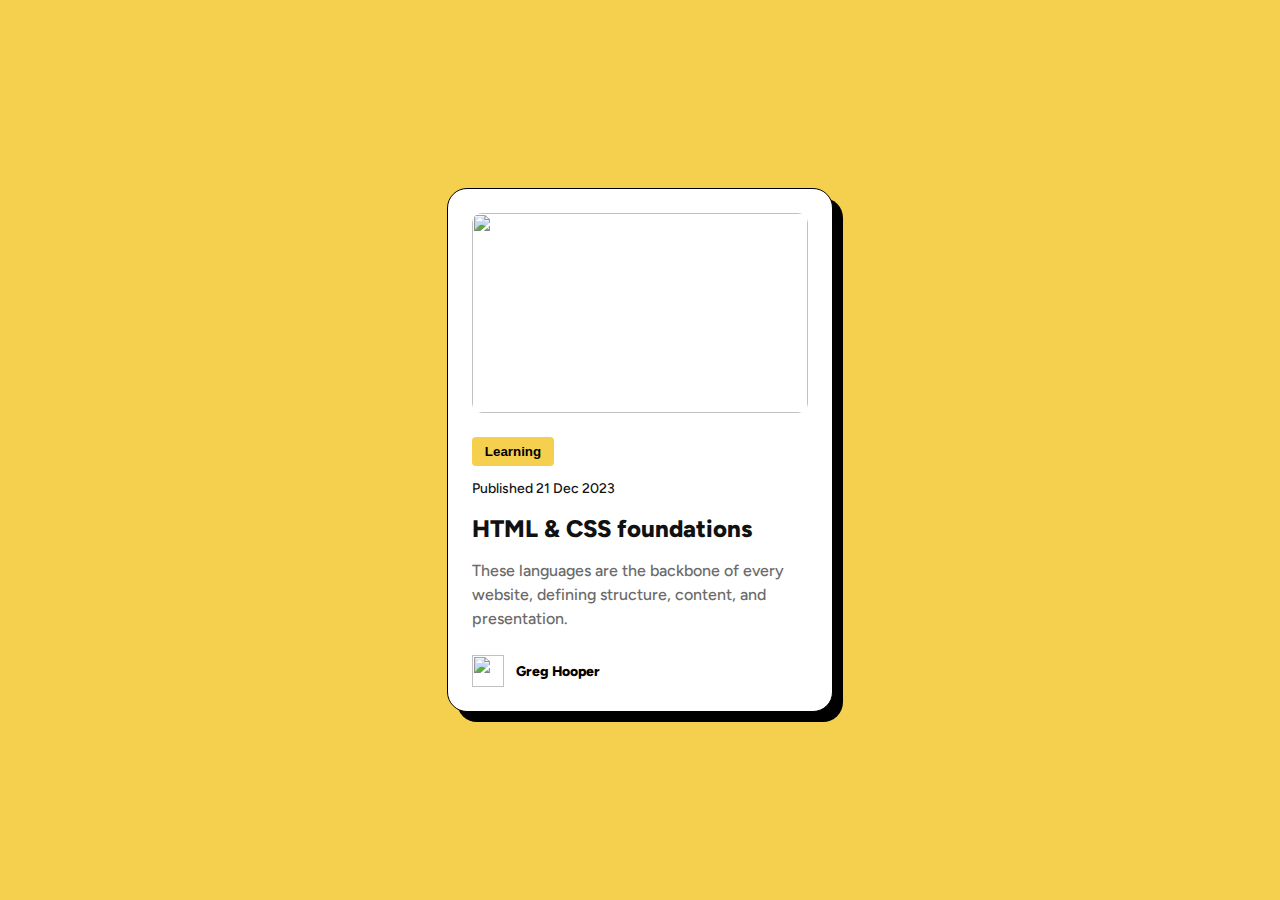
==== blogPreviewCard/index.html @ 93d939f6 "reorganized files to blogPreviewCard directory" ====
<!DOCTYPE html>
<html lang="en">
  <head>
    <meta charset="UTF-8">
    <meta name="viewport" content="width=device-width, initial-scale=1.0"> <!-- displays site properly based on user's device -->
    <title>Frontend Mentor | Blog preview card</title>
    <link rel="stylesheet" href="style.css">
    <link rel="preconnect" href="https://fonts.googleapis.com">
    <link rel="preconnect" href="https://fonts.gstatic.com" crossorigin>
    <link href="https://fonts.googleapis.com/css2?family=Figtree:ital,wght@0,300..900;1,300..900&display=swap" rel="stylesheet">
  </head>

  <body>
    <main>
      <div class="card">
        <img src="assetsmages/illustration-article.svg" alt="" class="blogImage">
        <div class="content">
          <button>Learning</button>
          <p class="publishDate">Published 21 Dec 2023</p>
          <p class="title">HTML & CSS foundations</p>
          <p class="description">These languages are the backbone of every website, defining structure, content, and presentation.</p>
        </div>
        <div class="author">
          <img src="assetsmages/image-avatar.webp" alt="" class="userPic">
          <p>Greg Hooper</p>
        </div>
      </div>
    </main>
  </body>
</html>
---- blogPreviewCard/style.css ----
/*----------------*/
/*third*/
/*----------------*/

*{
    margin: 0;
    padding: 0;
}

body{
    font-family: "Figtree", sans-serif;
    background-color: #F4D04E;
}

main{
    display: flex;
    height: 100vh;
    justify-content: center;
    align-items: center;
}

.card{
    height: 474px;
    width: 336px;
    border: 1px solid black;
    border-radius: 20px;
    background-color: #FFFFFF;
    padding: 24px;
    display: flex;
    flex-direction: column;
    gap: 24px;
    font-size: 0.875rem;
    box-shadow: 10px 10px;
}

.blogImage{
    border-radius: 10px;
    height: 200px;
    width: 336px;
}

.content{
    text-align: left;
    color: #111111;
}

button{
    height: 29px;
    width: 82px;
    margin-bottom: 12px;
    border: none;
    border-radius: 4px;
    font-weight: 800;
    background-color: #F4D04E;
    line-height: 14px;
}

.publishDate{
    font-weight: 500;
    margin-bottom: 12px;
    line-height: 21px;
}

.title{
    font-size: 1.5rem;
    font-weight: 800;
    margin-bottom: 12px;
    line-height: 36px;
}

.title:hover{
    color: #F4D04E;
    cursor: pointer;
}

.description{
    font-size: 1rem;
    font-weight: 500;
    color: #6B6B6B;
    line-height: 24px;
}

.author{
    display: flex;
    align-items: center;
    gap: 12px;
}

.author>p{
    font-weight: 800;
}

.userPic{
    height: 32px;
    width: 32px;
}

@media (max-width: 500px) {
    .card{
        height: 453px;
        width: 279px;
    }

    .blogImage{
        height: 200px;
        width: 279px;
        object-fit: cover;
        object-position: left;
    }
}






























/*----------------*/
/*first   */
/*----------------*/


/**{*/
/*    margin: 0;*/
/*}*/

/*body{*/
/*    font-family: "Figtree", sans-serif;*/
/*}*/

/*main{*/
/*    height: 100vh;*/
/*    width: 100%;*/
/*    display: flex;*/
/*    justify-content: center;*/
/*    align-items: center;*/
/*    background-color: #F4D04E;*/
/*}*/

/*.card{*/
/*    border: 1px solid black;*/
/*    height: 522px;*/
/*    width: 384px;*/
/*    display: flex;*/
/*    flex-direction: column;*/
/*    font-size: 0.875rem;*/
/*    border-radius: 20px;*/
/*    background-color: #FFFFFF;*/
/*    box-shadow: 10px 10px;*/
/*}*/

/*.blogImage{*/
/*    height: 200px;*/
/*    width: 336px;*/
/*    margin: 24px 24px 0;*/
/*    border-radius: 10px;*/
/*}*/

/*.content{*/
/*    margin: 24px 24px 0;*/
/*}*/

/*.content > p{*/
/*    margin-top: 12px;*/
/*    text-align: left;*/
/*}*/

/*button{*/
/*    height: 29px;*/
/*    width: 82px;*/
/*    border: none;*/
/*    border-radius: 4px;*/
/*    font-weight: 800;*/
/*    background-color: #F4D04E;*/
/*    color: #111111;*/
/*}*/

/*.publishDate{*/
/*    font-weight: 500;*/
/*    color: #111111;*/
/*}*/

/*.title{*/
/*    font-size: 1.5rem;*/
/*    font-weight: 800;*/
/*    color: #111111;*/
/*}*/

/*.description{*/
/*    font-size: 1rem;*/
/*    font-weight: 500;*/
/*    color: #6B6B6B;*/
/*}*/

/*.author{*/
/*    margin: 24px;*/
/*    display: flex;*/
/*    align-items: center;*/
/*    gap: 12px;*/
/*}*/

/*.author>p{*/
/*    font-weight: 800;*/
/*}*/

/*.userPic{*/
/*    height: 32px;*/
/*    width: 32px;*/
/*}*/

/*@media (max-width: 375px) {*/
/*    .card{*/
/*        height: 501px;*/
/*        width: 327px;*/
/*    }*/
/*}*/

/*----------------*/
/*second */
/*----------------*/

/**{*/
/*    margin: 0;*/
/*}*/

/*body{*/
/*    font-family: "Figtree", sans-serif;*/
/*}*/

/*main{*/
/*    height: 100vh;*/
/*    width: 100%;*/
/*    display: flex;*/
/*    justify-content: center;*/
/*    align-items: center;*/
/*    background-color: #F4D04E;*/
/*}*/

/*.card{*/
/*    border: 1px solid black;*/
/*    height: 474px;*/
/*    width: 336px;*/
/*    padding: 24px;*/
/*    display: flex;*/
/*    flex-direction: column;*/
/*    gap: 24px;*/
/*    font-size: 0.875rem;*/
/*    border-radius: 20px;*/
/*    background-color: #FFFFFF;*/
/*    box-shadow: 10px 10px;*/
/*}*/

/*.blogImage{*/
/*    height: 200px;*/
/*    width: 336px;*/
/*    border-radius: 10px;*/
/*}*/

/*.content{*/
/*}*/

/*.content > p{*/
/*    margin-top: 12px;*/
/*    text-align: left;*/
/*}*/

/*button{*/
/*    height: 29px;*/
/*    width: 82px;*/
/*    border: none;*/
/*    border-radius: 4px;*/
/*    font-weight: 800;*/
/*    background-color: #F4D04E;*/
/*    color: #111111;*/
/*}*/

/*.publishDate{*/
/*    font-weight: 500;*/
/*    color: #111111;*/
/*}*/

/*.title{*/
/*    font-size: 1.5rem;*/
/*    font-weight: 800;*/
/*    color: #111111;*/
/*}*/

/*.description{*/
/*    font-size: 1rem;*/
/*    font-weight: 500;*/
/*    color: #6B6B6B;*/
/*}*/

/*.author{*/
/*    display: flex;*/
/*    align-items: center;*/
/*    gap: 12px;*/
/*}*/

/*.author>p{*/
/*    font-weight: 800;*/
/*}*/

/*.userPic{*/
/*    height: 32px;*/
/*    width: 32px;*/
/*}*/

/*@media (max-width: 375px) {*/
/*    .card{*/
/*        height: 501px;*/
/*        width: 327px;*/
/*    }*/
/*}*/
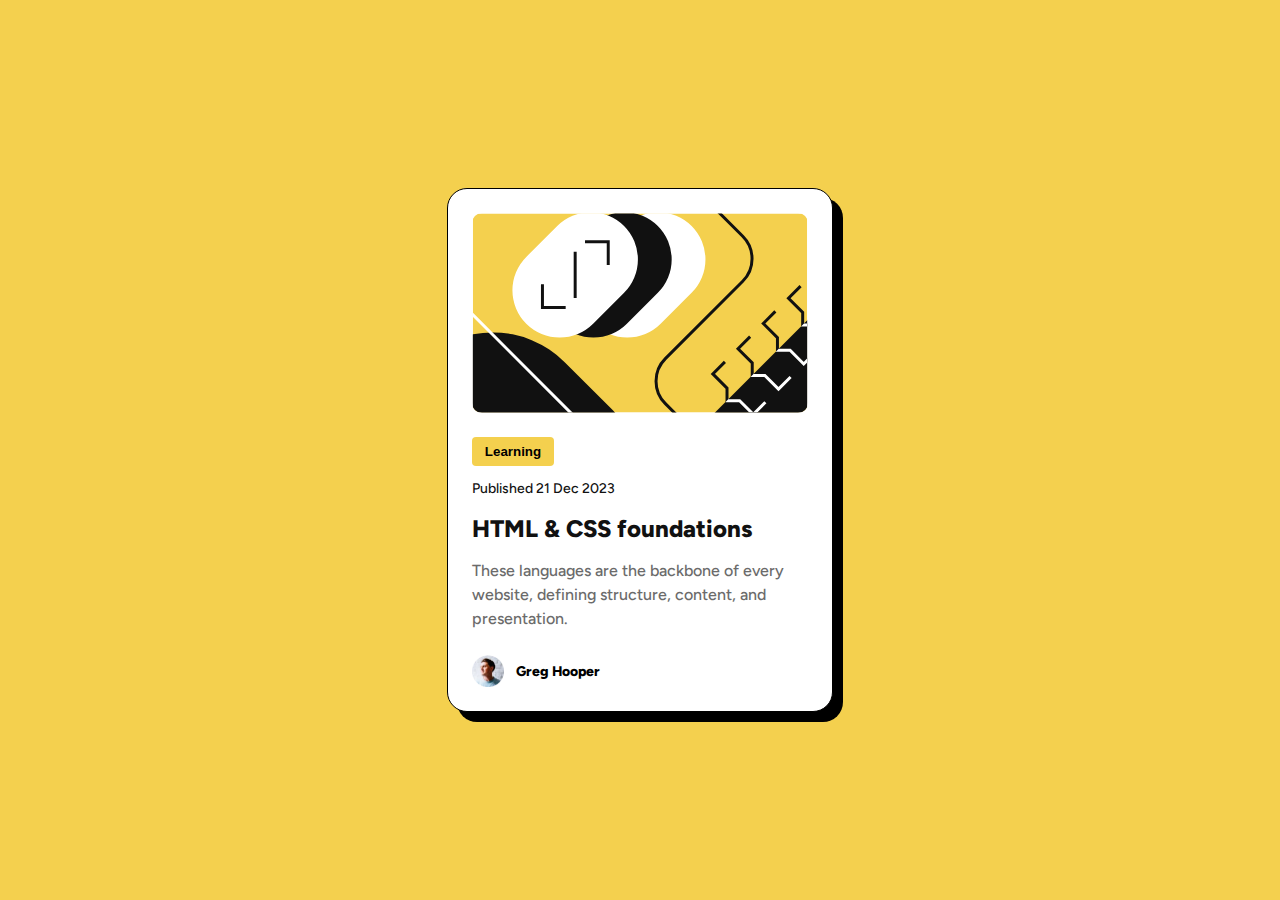
==== commit b7d76b33: "updated assets path" ====
--- a/blogPreviewCard/index.html
+++ b/blogPreviewCard/index.html
@@ -13,7 +13,7 @@
   <body>
     <main>
       <div class="card">
-        <img src="assetsmages/illustration-article.svg" alt="" class="blogImage">
+        <img src="assets/images/illustration-article.svg" alt="" class="blogImage">
         <div class="content">
           <button>Learning</button>
           <p class="publishDate">Published 21 Dec 2023</p>
@@ -21,7 +21,7 @@
           <p class="description">These languages are the backbone of every website, defining structure, content, and presentation.</p>
         </div>
         <div class="author">
-          <img src="assetsmages/image-avatar.webp" alt="" class="userPic">
+          <img src="assets/images/image-avatar.webp" alt="" class="userPic">
           <p>Greg Hooper</p>
         </div>
       </div>
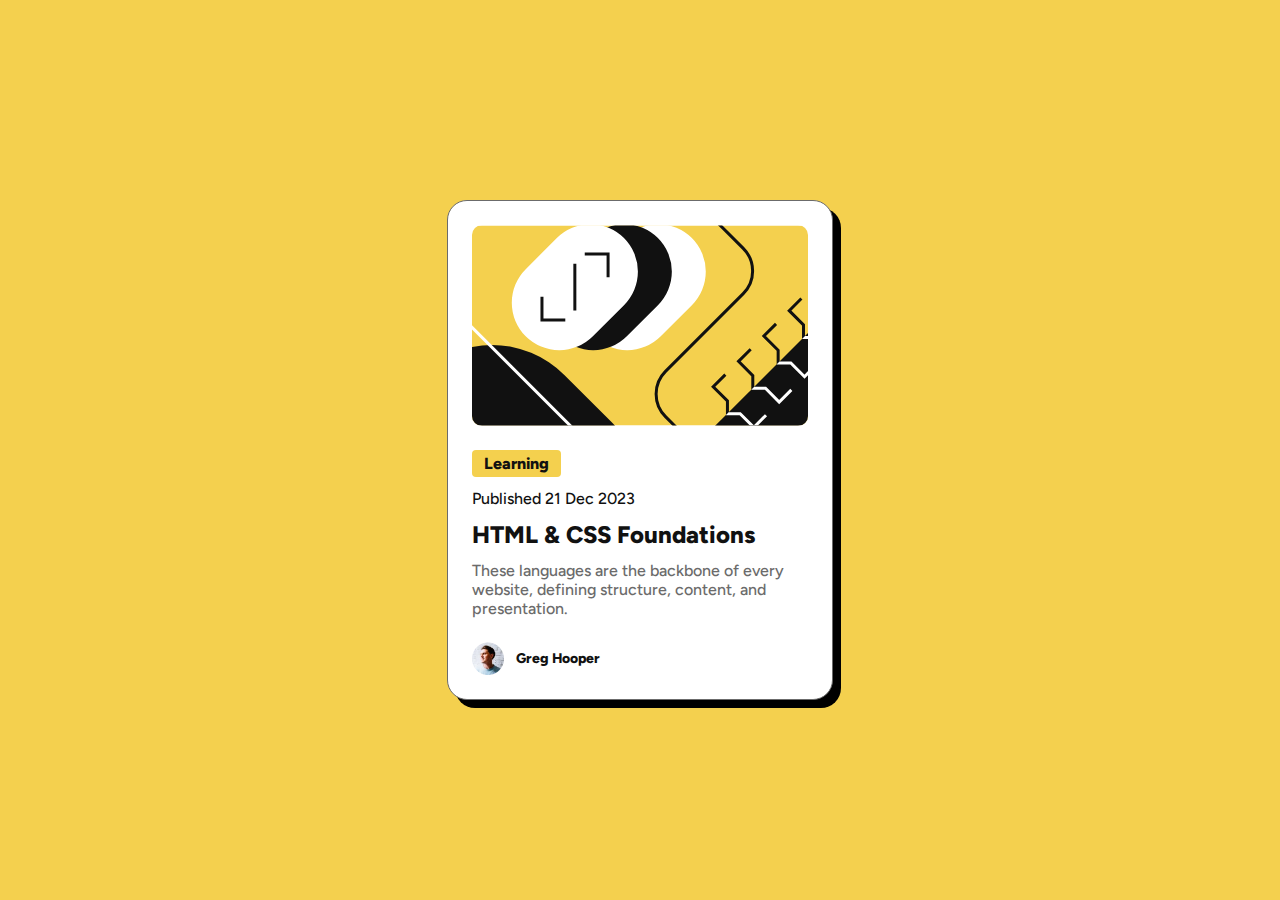
==== commit 9a3893f2: "updated project with BEM methodology" ====
--- a/blogPreviewCard/index.html
+++ b/blogPreviewCard/index.html
@@ -1,30 +1,28 @@
 <!DOCTYPE html>
 <html lang="en">
-  <head>
-    <meta charset="UTF-8">
-    <meta name="viewport" content="width=device-width, initial-scale=1.0"> <!-- displays site properly based on user's device -->
-    <title>Frontend Mentor | Blog preview card</title>
-    <link rel="stylesheet" href="style.css">
-    <link rel="preconnect" href="https://fonts.googleapis.com">
-    <link rel="preconnect" href="https://fonts.gstatic.com" crossorigin>
-    <link href="https://fonts.googleapis.com/css2?family=Figtree:ital,wght@0,300..900;1,300..900&display=swap" rel="stylesheet">
-  </head>
+<head>
+  <meta charset="UTF-8">
+  <meta name="viewport" content="width=device-width, initial-scale=1.0"> <!-- displays site properly based on user's device -->
+  <title>Frontend Mentor | Blog preview card</title>
+  <link rel="preconnect" href="https://fonts.googleapis.com">
+  <link rel="preconnect" href="https://fonts.gstatic.com" crossorigin>
+  <link href="https://fonts.googleapis.com/css2?family=Figtree:ital,wght@0,300..900;1,300..900&display=swap" rel="stylesheet">
+  <link rel="stylesheet" href="style.css">
+</head>
 
-  <body>
-    <main>
-      <div class="card">
-        <img src="assets/images/illustration-article.svg" alt="" class="blogImage">
-        <div class="content">
-          <button>Learning</button>
-          <p class="publishDate">Published 21 Dec 2023</p>
-          <p class="title">HTML & CSS foundations</p>
-          <p class="description">These languages are the backbone of every website, defining structure, content, and presentation.</p>
-        </div>
-        <div class="author">
-          <img src="assets/images/image-avatar.webp" alt="" class="userPic">
-          <p>Greg Hooper</p>
-        </div>
-      </div>
-    </main>
-  </body>
+<body class="course-card-page">
+<article class="course-card">
+  <img class="course-card__image" src="./assets/images/illustration-article.svg" alt="#">
+  <div class="course-card__content">
+    <a class="course-card__category course-card__category--button" href="#">Learning</a>
+    <p class="course-card__publish-date">Published 21 Dec 2023</p>
+    <p class="course-card__title">HTML & CSS Foundations</p>
+    <p class="course-card__description">These languages are the backbone of every website, defining structure, content, and presentation.</p>
+  </div>
+  <div class="course-card__author">
+    <img src="./assets/images/image-avatar.webp" alt="#" class="course-card__author-pic">
+    <p class="course-card__author-name">Greg Hooper</p>
+  </div>
+</article>
+</body>
 </html>--- a/blogPreviewCard/style.css
+++ b/blogPreviewCard/style.css
@@ -1,339 +1,103 @@
-/*----------------*/
-/*third*/
-/*----------------*/
+:root{
+    --spacing-50: 0.25rem;
+    --spacing-100: 0.5rem;
+    --spacing-150: 0.75rem;
+    --spacing-200: 1.5rem;
+    
+    --color-yellow: #F4D04E;
+    --color-white: #FFFFFF;
+    --color-gray-500: #6B6B6B;
+    --color-gray-950: #111111;
+    
+    --fonts-size-sm: 0.875rem;
+    --fonts-size-md: 1rem;
+    --fonts-size-lg: 1.5rem;
+}
 
 *{
     margin: 0;
     padding: 0;
+    box-sizing: border-box;
 }
 
-body{
-    font-family: "Figtree", sans-serif;
-    background-color: #F4D04E;
-}
-
-main{
+.course-card-page{
     display: flex;
     height: 100vh;
     justify-content: center;
     align-items: center;
+    background-color: var(--color-yellow);
+    font-family: 'Figtree', serif;
 }
 
-.card{
-    height: 474px;
-    width: 336px;
-    border: 1px solid black;
-    border-radius: 20px;
-    background-color: #FFFFFF;
-    padding: 24px;
+.course-card{
+    width: 386px; /* convert this to rem later*/
     display: flex;
     flex-direction: column;
-    gap: 24px;
-    font-size: 0.875rem;
-    box-shadow: 10px 10px;
+    gap: var(--spacing-200);
+    padding: var(--spacing-200);
+    background-color: var(--color-white);
+    border: 1px solid var(--color-gray-500);
+    border-radius: 20px;
+    box-shadow: 8px 8px;
+    transition: box-shadow 0.3s ease-in-out;
 }
 
-.blogImage{
-    border-radius: 10px;
-    height: 200px;
-    width: 336px;
+.course-card:hover{
+    box-shadow: 12px 12px;
 }
 
-.content{
-    text-align: left;
-    color: #111111;
+.course-card__image{
+    border-radius: 10px;
 }
 
-button{
-    height: 29px;
-    width: 82px;
-    margin-bottom: 12px;
-    border: none;
-    border-radius: 4px;
-    font-weight: 800;
-    background-color: #F4D04E;
-    line-height: 14px;
+.course-card__content{
+    display: flex;
+    flex-direction: column;
+    gap: var(--spacing-150);
 }
 
-.publishDate{
-    font-weight: 500;
-    margin-bottom: 12px;
-    line-height: 21px;
+.course-card__author{
+    display: flex;
+    gap: var(--spacing-150);
+    align-items: center;
 }
 
-.title{
-    font-size: 1.5rem;
-    font-weight: 800;
-    margin-bottom: 12px;
-    line-height: 36px;
-}
-
-.title:hover{
-    color: #F4D04E;
-    cursor: pointer;
-}
-
-.description{
-    font-size: 1rem;
-    font-weight: 500;
-    color: #6B6B6B;
-    line-height: 24px;
-}
-
-.author{
-    display: flex;
-    align-items: center;
-    gap: 12px;
-}
-
-.author>p{
-    font-weight: 800;
-}
-
-.userPic{
-    height: 32px;
+.course-card__author-pic{
     width: 32px;
 }
 
-@media (max-width: 500px) {
-    .card{
-        height: 453px;
-        width: 279px;
-    }
-
-    .blogImage{
-        height: 200px;
-        width: 279px;
-        object-fit: cover;
-        object-position: left;
-    }
+.course-card__category--button{
+    display: inline-block;
+    align-self: flex-start;
+    text-decoration: none;
+    font-size: var(--font-size-sm);
+    font-weight: 800;
+    padding: var(--spacing-50) var(--spacing-150);
+    background-color: var(--color-yellow);
+    color: var(--color-gray-950);
+    border-radius: 4px;
 }
 
+.course-card__publish-date{
+    font-size: var(--font-size-sm);
+    font-weight: 500;
+    color: var(--color-gray-950);
+}
 
+.course-card__title{
+    font-size: var(--fonts-size-lg);
+    font-weight: 800;
+    color: var(--color-gray-950);
+}
 
+.course-card__description{
+    font-size: var(--fonts-size-md);
+    font-weight: 500;
+    color: var(--color-gray-500);
+}
 
-
-
-
-
-
-
-
-
-
-
-
-
-
-
-
-
-
-
-
-
-
-
-
-
-
-
-/*----------------*/
-/*first   */
-/*----------------*/
-
-
-/**{*/
-/*    margin: 0;*/
-/*}*/
-
-/*body{*/
-/*    font-family: "Figtree", sans-serif;*/
-/*}*/
-
-/*main{*/
-/*    height: 100vh;*/
-/*    width: 100%;*/
-/*    display: flex;*/
-/*    justify-content: center;*/
-/*    align-items: center;*/
-/*    background-color: #F4D04E;*/
-/*}*/
-
-/*.card{*/
-/*    border: 1px solid black;*/
-/*    height: 522px;*/
-/*    width: 384px;*/
-/*    display: flex;*/
-/*    flex-direction: column;*/
-/*    font-size: 0.875rem;*/
-/*    border-radius: 20px;*/
-/*    background-color: #FFFFFF;*/
-/*    box-shadow: 10px 10px;*/
-/*}*/
-
-/*.blogImage{*/
-/*    height: 200px;*/
-/*    width: 336px;*/
-/*    margin: 24px 24px 0;*/
-/*    border-radius: 10px;*/
-/*}*/
-
-/*.content{*/
-/*    margin: 24px 24px 0;*/
-/*}*/
-
-/*.content > p{*/
-/*    margin-top: 12px;*/
-/*    text-align: left;*/
-/*}*/
-
-/*button{*/
-/*    height: 29px;*/
-/*    width: 82px;*/
-/*    border: none;*/
-/*    border-radius: 4px;*/
-/*    font-weight: 800;*/
-/*    background-color: #F4D04E;*/
-/*    color: #111111;*/
-/*}*/
-
-/*.publishDate{*/
-/*    font-weight: 500;*/
-/*    color: #111111;*/
-/*}*/
-
-/*.title{*/
-/*    font-size: 1.5rem;*/
-/*    font-weight: 800;*/
-/*    color: #111111;*/
-/*}*/
-
-/*.description{*/
-/*    font-size: 1rem;*/
-/*    font-weight: 500;*/
-/*    color: #6B6B6B;*/
-/*}*/
-
-/*.author{*/
-/*    margin: 24px;*/
-/*    display: flex;*/
-/*    align-items: center;*/
-/*    gap: 12px;*/
-/*}*/
-
-/*.author>p{*/
-/*    font-weight: 800;*/
-/*}*/
-
-/*.userPic{*/
-/*    height: 32px;*/
-/*    width: 32px;*/
-/*}*/
-
-/*@media (max-width: 375px) {*/
-/*    .card{*/
-/*        height: 501px;*/
-/*        width: 327px;*/
-/*    }*/
-/*}*/
-
-/*----------------*/
-/*second */
-/*----------------*/
-
-/**{*/
-/*    margin: 0;*/
-/*}*/
-
-/*body{*/
-/*    font-family: "Figtree", sans-serif;*/
-/*}*/
-
-/*main{*/
-/*    height: 100vh;*/
-/*    width: 100%;*/
-/*    display: flex;*/
-/*    justify-content: center;*/
-/*    align-items: center;*/
-/*    background-color: #F4D04E;*/
-/*}*/
-
-/*.card{*/
-/*    border: 1px solid black;*/
-/*    height: 474px;*/
-/*    width: 336px;*/
-/*    padding: 24px;*/
-/*    display: flex;*/
-/*    flex-direction: column;*/
-/*    gap: 24px;*/
-/*    font-size: 0.875rem;*/
-/*    border-radius: 20px;*/
-/*    background-color: #FFFFFF;*/
-/*    box-shadow: 10px 10px;*/
-/*}*/
-
-/*.blogImage{*/
-/*    height: 200px;*/
-/*    width: 336px;*/
-/*    border-radius: 10px;*/
-/*}*/
-
-/*.content{*/
-/*}*/
-
-/*.content > p{*/
-/*    margin-top: 12px;*/
-/*    text-align: left;*/
-/*}*/
-
-/*button{*/
-/*    height: 29px;*/
-/*    width: 82px;*/
-/*    border: none;*/
-/*    border-radius: 4px;*/
-/*    font-weight: 800;*/
-/*    background-color: #F4D04E;*/
-/*    color: #111111;*/
-/*}*/
-
-/*.publishDate{*/
-/*    font-weight: 500;*/
-/*    color: #111111;*/
-/*}*/
-
-/*.title{*/
-/*    font-size: 1.5rem;*/
-/*    font-weight: 800;*/
-/*    color: #111111;*/
-/*}*/
-
-/*.description{*/
-/*    font-size: 1rem;*/
-/*    font-weight: 500;*/
-/*    color: #6B6B6B;*/
-/*}*/
-
-/*.author{*/
-/*    display: flex;*/
-/*    align-items: center;*/
-/*    gap: 12px;*/
-/*}*/
-
-/*.author>p{*/
-/*    font-weight: 800;*/
-/*}*/
-
-/*.userPic{*/
-/*    height: 32px;*/
-/*    width: 32px;*/
-/*}*/
-
-/*@media (max-width: 375px) {*/
-/*    .card{*/
-/*        height: 501px;*/
-/*        width: 327px;*/
-/*    }*/
-/*}*/
-
-
+.course-card__author-name{
+    font-size: var(--fonts-size-sm);
+    font-weight: 800;
+    color: var(--color-gray-950);
+}